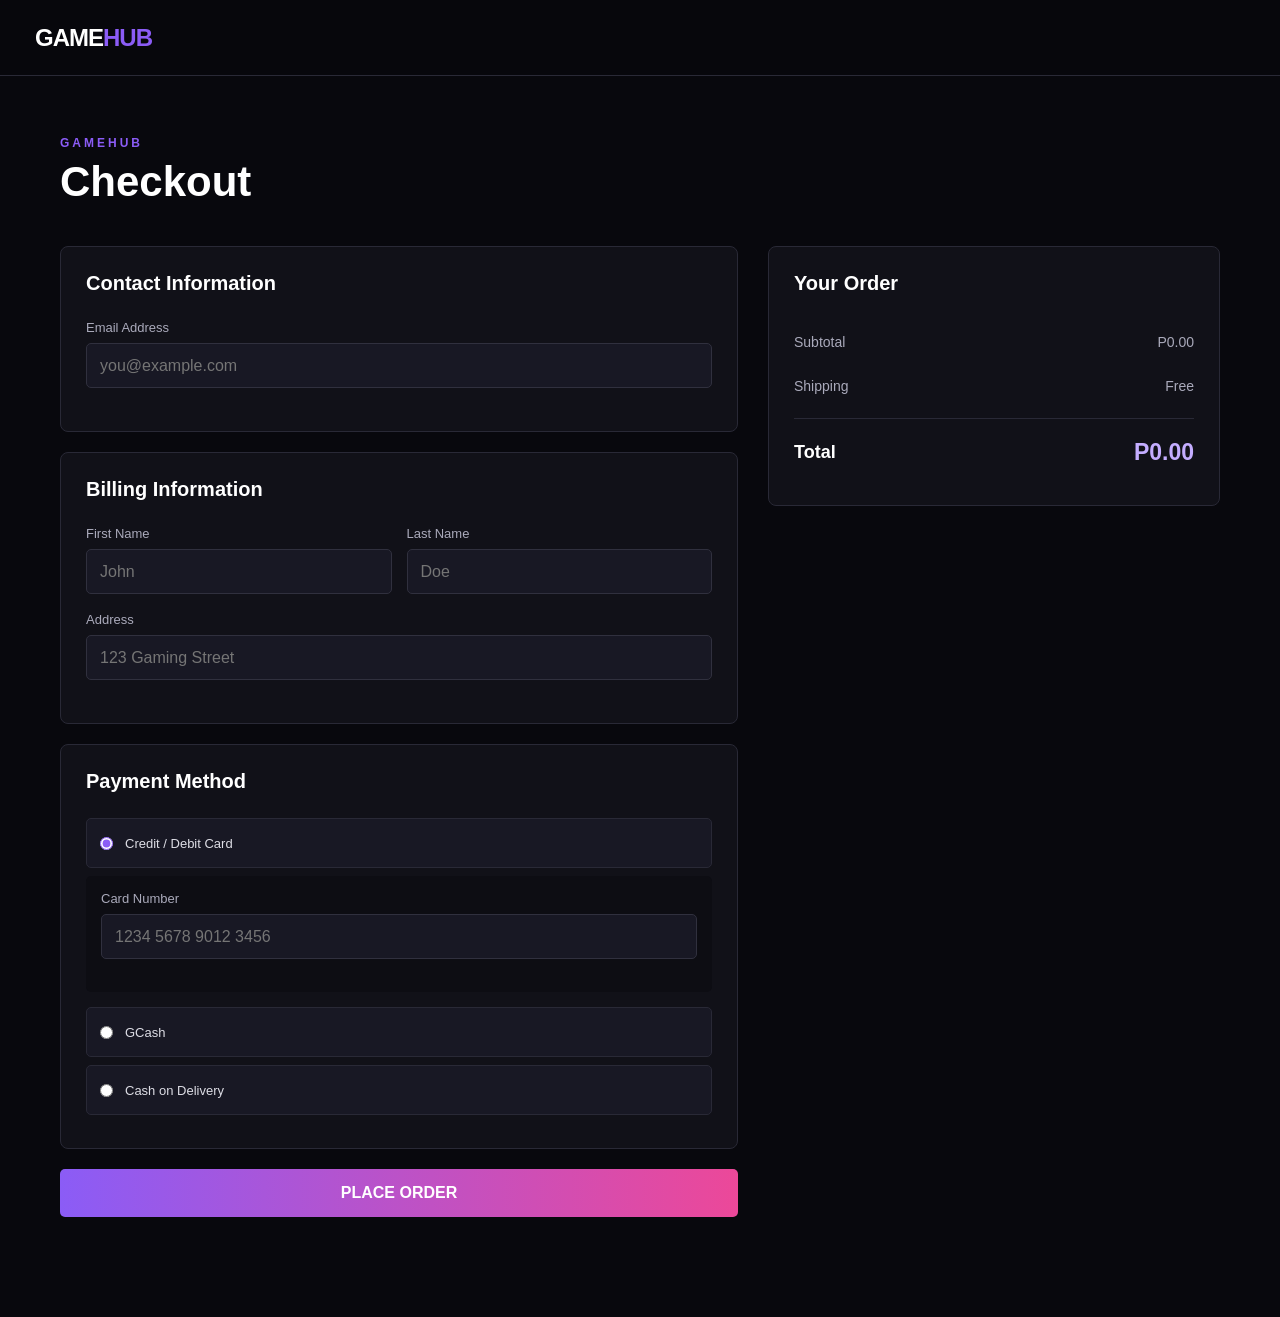
==== checkout.html @ 7477be8c "Add files via upload" ====
<!DOCTYPE html>
<html lang="en">
<head>
    <meta charset="UTF-8">
    <meta name="viewport" content="width=device-width, initial-scale=1.0">
    <title>GameHub - Checkout</title>
    <link rel="stylesheet" href="css/style.css">
</head>
<body>

<header>
    <nav class="navbar">
        <a href="index.html" class="logo">GAME<span>HUB</span></a>
    </nav>
</header>

<main class="checkout-page">
    <div class="checkout-header">
        <p>GAMEHUB</p>
        <h1>Checkout</h1>
    </div>

    <div class="checkout-layout">
        <section class="checkout-form">
            <div class="checkout-box">
                <h2>Contact Information</h2>

                <label for="email">Email Address</label>
                <input type="email" id="email" placeholder="you@example.com" required>
            </div>

            <div class="checkout-box">
                <h2>Billing Information</h2>

                <div class="input-row">
                    <div>
                        <label for="firstName">First Name</label>
                        <input type="text" id="firstName" placeholder="John">
                    </div>

                    <div>
                        <label for="lastName">Last Name</label>
                        <input type="text" id="lastName" placeholder="Doe">
                    </div>
                </div>

                <label for="address">Address</label>
                <input type="text" id="address" placeholder="123 Gaming Street">
            </div>

            <div class="checkout-box">
                <h2>Payment Method</h2>

                <label class="payment-option">
                    <input type="radio" name="payment" value="card" checked>
                    <span>Credit / Debit Card</span>
                </label>

                <div class="card-fields">
                    <label for="cardNumber">Card Number</label>
                    <input type="text" id="cardNumber" placeholder="1234 5678 9012 3456">
                </div>

                <label class="payment-option">
                    <input type="radio" name="payment" value="gcash">
                    <span>GCash</span>
                </label>

                <label class="payment-option">
                    <input type="radio" name="payment" value="cod">
                    <span>Cash on Delivery</span>
                </label>
            </div>

            <button class="place-order" id="placeOrder">PLACE ORDER</button>
        </section>

        <aside class="order-summary">
            <div class="checkout-box">
                <h2>Your Order</h2>
                <div id="checkoutItems"></div>

                <div class="summary-line">
                    <span>Subtotal</span>
                    <span id="subtotal">P0.00</span>
                </div>

                <div class="summary-line">
                    <span>Shipping</span>
                    <span>Free</span>
                </div>

                <div class="summary-line total-line">
                    <strong>Total</strong>
                    <strong id="checkoutTotal">P0.00</strong>
                </div>
            </div>
        </aside>
    </div>
</main>

<div class="success-modal" id="successModal">
    <div class="success-content">
        <div class="success-icon">!</div>
        <h2>Order Placed!</h2>
        <p>Thank you for your purchase!</p>
        <p>Your order has been successfully placed.</p>
        <button id="backToStore">BACK TO STORE</button>
    </div>
</div>

<script src="js/checkout.js"></script>
</body>
</html>
---- css/style.css ----
* {
    margin: 0;
    padding: 0;
    box-sizing: border-box;
}

:root {
    --purple: #8b5cf6;
    --purple-dark: #6d28d9;
    --pink: #ec4899;
    --dark: #08080d;
    --dark-2: #11111a;
    --dark-3: #181824;
    --text: #fff;
    --muted: #9292a5;
    --border: #292936;
}

html {
    scroll-behavior: smooth;
}

body {
    font-family: Arial, Helvetica, sans-serif;
    color: var(--text);
    background: var(--dark);
}

body.modal-open {
    overflow: hidden;
}

button,
input {
    font: inherit;
}

button {
    border: 0;
    cursor: pointer;
}

a {
    color: inherit;
    text-decoration: none;
}

header {
    position: sticky;
    top: 0;
    z-index: 100;
    background: rgba(8, 8, 13, .94);
    backdrop-filter: blur(15px);
    border-bottom: 1px solid var(--border);
}

.navbar {
    max-width: 1250px;
    min-height: 75px;
    margin: auto;
    padding: 15px 20px;
    display: flex;
    align-items: center;
    justify-content: space-between;
    gap: 30px;
}

.logo {
    font-size: 24px;
    font-weight: 900;
    letter-spacing: -1px;
    white-space: nowrap;
}

.logo span {
    color: var(--purple);
}

.search-box {
    width: 430px;
    height: 44px;
    display: flex;
    overflow: hidden;
    background: var(--dark-3);
    border: 1px solid var(--border);
    border-radius: 7px;
}

.search-box input {
    width: 100%;
    padding: 0 15px;
    color: white;
    background: transparent;
    border: 0;
    outline: 0;
}

.search-box input::placeholder {
    color: #707080;
}

.search-box button {
    padding: 0 20px;
    color: white;
    background: var(--purple);
    font-weight: 700;
}

.search-box button:hover {
    background: var(--purple-dark);
}

.cart-btn {
    padding: 10px 15px;
    color: white;
    background: var(--purple);
    border-radius: 5px;
    font-weight: 800;
}

.cart-btn:hover {
    background: var(--purple-dark);
}

#cartCount {
    min-width: 24px;
    height: 24px;
    margin-left: 6px;
    display: inline-flex;
    align-items: center;
    justify-content: center;

    color: #4c1d95;
    background: #ddd6fe;
    border-radius: 50%;

    font-size: 13px;
    font-weight: 900;
}


.hero {
    min-height: 650px;
    display: flex;
    align-items: center;
    background:
        linear-gradient(90deg, #08080d 0%, rgba(8, 8, 13, .86) 35%, rgba(8, 8, 13, .25) 100%),
        url("../assets/bg.jpg") center/cover;
}

.hero-content {
    width: 1250px;
    margin: auto;
    padding: 60px 20px;
}

.hero-label,
.section-label,
.banner p,
.checkout-header p {
    font-weight: 800;
    letter-spacing: 3px;
}

.hero-label {
    margin-bottom: 20px;
    color: #b69cff;
    font-size: 14px;
}

.hero h1 {
    max-width: 700px;
    margin-bottom: 30px;
    font-size: clamp(48px, 7vw, 85px);
    line-height: .9;
    letter-spacing: -4px;
}

.hero-content > p:not(.hero-label) {
    max-width: 500px;
    margin-bottom: 30px;
    color: #c0c0cc;
    font-size: 18px;
    line-height: 1.6;
}

.hero-btn,
#modalCartBtn,
.checkout-btn,
.place-order {
    color: white;
    background: linear-gradient(90deg, var(--purple), var(--pink));
    font-weight: 800;
}

.hero-btn {
    padding: 15px 28px;
    border-radius: 5px;
}

.hero-btn:hover {
    transform: translateY(-2px);
    box-shadow: 0 10px 30px rgba(139, 92, 246, .3);
}

.games-section {
    max-width: 1250px;
    margin: auto;
    padding: 90px 20px;
}

.section-heading {
    margin-bottom: 40px;
    display: flex;
    align-items: end;
    justify-content: space-between;
    gap: 30px;
}

.section-label {
    margin-bottom: 8px;
    color: var(--purple);
    font-size: 12px;
}

.section-heading h2 {
    font-size: 38px;
}

.filters {
    display: flex;
    flex-wrap: wrap;
    gap: 8px;
}

.filter {
    padding: 10px 17px;
    color: #aaaabb;
    background: var(--dark-3);
    border: 1px solid var(--border);
    border-radius: 5px;
}

.filter:hover,
.filter.active {
    color: white;
    background: var(--purple);
    border-color: var(--purple);
}

.game-grid {
    display: grid;
    grid-template-columns: repeat(4, 1fr);
    gap: 22px;
}

.game-card {
    overflow: hidden;
    background: var(--dark-2);
    border: 1px solid var(--border);
    border-radius: 8px;
    cursor: pointer;
    transition: .25s;
}

.game-card:hover {
    transform: translateY(-7px);
    border-color: #4a3b70;
    box-shadow: 0 20px 40px rgba(0, 0, 0, .4);
}

.game-image {
    height: 280px;
    position: relative;
    overflow: hidden;
}

.game-image img {
    width: 100%;
    height: 100%;
    display: block;
    object-fit: cover;
    transition: .35s;
}

.game-card:hover .game-image img {
    transform: scale(1.07);
}

.game-tag {
    position: absolute;
    top: 12px;
    left: 12px;
    padding: 6px 9px;
    color: white;
    background: var(--purple);
    border-radius: 4px;
    font-size: 10px;
    font-weight: 800;
    text-transform: uppercase;
}

.game-info {
    padding: 18px;
}

.game-genre {
    color: var(--muted);
    font-size: 11px;
    letter-spacing: 1px;
    text-transform: uppercase;
}

.game-name {
    margin: 8px 0;
    font-size: 19px;
}

.game-bottom {
    display: flex;
    align-items: center;
    justify-content: space-between;
}

.price {
    font-size: 19px;
    font-weight: 800;
    color: #22d3ee;
}

.add-btn {
    width: 38px;
    height: 38px;
    color: white;
    background: var(--purple);
    border-radius: 5px;
    font-size: 21px;
}

.add-btn:hover {
    background: var(--pink);
}

.banner {
    max-width: 1210px;
    min-height: 300px;
    margin: 0 auto 90px;
    padding: 50px;
    display: flex;
    align-items: center;
    background:
        linear-gradient(90deg, rgba(20, 10, 45, .96), rgba(30, 10, 55, .6)),
        url("https://images.unsplash.com/photo-1550745165-9bc0b252726f?auto=format&fit=crop&w=1600&q=80") center/cover;
    border-radius: 10px;
}

.banner p {
    margin-bottom: 12px;
    color: #c4a8ff;
    font-size: 12px;
}

.banner h2 {
    margin-bottom: 25px;
    font-size: 42px;
    line-height: 1;
}

.banner button {
    padding: 13px 23px;
    color: white;
    background: var(--purple);
    border-radius: 5px;
    font-weight: 800;
}

.cart-overlay,
.game-modal,
.success-modal {
    position: fixed;
    inset: 0;
    background: rgba(0, 0, 0, .8);
    backdrop-filter: blur(8px);
}

.cart-overlay {
    z-index: 199;
    display: none;
    background: rgba(0, 0, 0, .65);
}

.cart-overlay.show {
    display: block;
}

.cart-sidebar {
    position: fixed;
    top: 0;
    right: -440px;
    z-index: 200;
    width: 440px;
    max-width: 100%;
    height: 100vh;
    display: flex;
    flex-direction: column;
    background: #111118;
    border-left: 1px solid var(--border);
    transition: .3s;
}

.cart-sidebar.open {
    right: 0;
}

.cart-header {
    height: 75px;
    padding: 0 25px;
    display: flex;
    align-items: center;
    justify-content: space-between;
    border-bottom: 1px solid var(--border);
}

.cart-header h2 {
    font-size: 22px;
}

#closeCart,
.modal-close {
    color: white;
    background: transparent;
}

#closeCart {
    font-size: 32px;
}

.cart-items {
    flex: 1;
    overflow-y: auto;
    padding: 20px;
}

.empty-cart,
.empty-checkout {
    padding: 40px 20px;
    color: var(--muted);
    text-align: center;
}

.empty-checkout button {
    margin-top: 20px;
    padding: 12px 20px;
    color: white;
    background: var(--purple);
    border-radius: 5px;
    font-weight: 700;
}

.cart-item,
.summary-game {
    display: flex;
    gap: 14px;
    padding: 15px 0;
    border-bottom: 1px solid var(--border);
}

.cart-item img,
.summary-game img {
    width: 75px;
    height: 85px;
    object-fit: cover;
    border-radius: 5px;
}

.cart-item-info,
.summary-game-info {
    flex: 1;
}

.cart-item-info h3,
.summary-game-info h3 {
    margin-bottom: 8px;
    font-size: 15px;
}

.cart-item-price,
.summary-game-price {
    color: #c4adff;
    font-weight: 700;
}

.quantity,
.checkout-quantity {
    display: flex;
    align-items: center;
    gap: 10px;
    margin-top: 10px;
}

.quantity button,
.checkout-quantity button {
    width: 28px;
    height: 28px;
    color: white;
    background: #252532;
    border-radius: 4px;
}

.remove-btn,
.checkout-remove {
    margin-top: 8px;
    padding: 5px 9px;
    color: #ef4444;
    background: transparent;
    border: 1px solid #3a2025;
    border-radius: 4px;
    font-size: 11px;
}

.remove-btn:hover,
.checkout-remove:hover {
    color: white;
    background: #ef4444;
}

.cart-footer {
    padding: 25px;
    border-top: 1px solid var(--border);
}

.cart-total,
.summary-line {
    display: flex;
    align-items: center;
    justify-content: space-between;
}

.cart-total {
    margin-bottom: 20px;
}

.cart-total strong,
.total-line strong:last-child {
    color: #c4adff;
    font-size: 23px;
}

.checkout-btn,
.place-order {
    width: 100%;
    padding: 15px;
    border-radius: 5px;
}

.toast {
    position: fixed;
    right: 25px;
    bottom: 25px;
    z-index: 1000;
    padding: 14px 20px;
    color: white;
    background: #252532;
    border: 1px solid #39394b;
    border-radius: 6px;
    transform: translateY(100px);
    opacity: 0;
    transition: .3s;
}

.toast.show {
    transform: translateY(0);
    opacity: 1;
}

.game-modal,
.success-modal {
    z-index: 500;
    display: none;
    align-items: center;
    justify-content: center;
    padding: 20px;
}

.game-modal.show,
.success-modal.show {
    display: flex;
}

.modal-content {
    position: relative;
    width: 850px;
    max-width: 100%;
    max-height: 90vh;
    display: grid;
    grid-template-columns: 40% 60%;
    overflow: hidden;
    background: #111118;
    border: 1px solid #30303e;
    border-radius: 10px;
}

.modal-content > img {
    width: 100%;
    height: 100%;
    min-height: 500px;
    object-fit: cover;
}

.modal-info {
    padding: 45px;
    overflow-y: auto;
}

.modal-close {
    position: absolute;
    top: 15px;
    right: 15px;
    z-index: 2;
    width: 38px;
    height: 38px;
    background: rgba(0, 0, 0, .6);
    border-radius: 50%;
    font-size: 25px;
}

.modal-info > span {
    color: #a78bfa;
    font-size: 12px;
    font-weight: 800;
    letter-spacing: 2px;
    text-transform: uppercase;
}

.modal-info h2 {
    margin: 12px 0;
    font-size: 38px;
}

#modalDescription {
    margin-bottom: 30px;
    color: #a5a5b5;
    line-height: 1.8;
}

.modal-details {
    display: grid;
    grid-template-columns: repeat(2, 1fr);
    gap: 12px;
    margin-bottom: 30px;
}

.modal-details div {
    padding: 14px;
    background: #1a1a24;
    border: 1px solid var(--border);
    border-radius: 6px;
}

.modal-details span {
    display: block;
    margin-bottom: 7px;
    color: #777788;
    font-size: 11px;
    text-transform: uppercase;
}

.modal-details strong {
    font-size: 13px;
}

.modal-bottom {
    padding-top: 20px;
    display: flex;
    align-items: center;
    justify-content: space-between;
    gap: 20px;
    border-top: 1px solid var(--border);
}

.modal-bottom > strong {
    color: #c4adff;
    font-size: 28px;
}

#modalCartBtn {
    padding: 14px 22px;
    border-radius: 5px;
}

footer {
    padding: 60px 20px 20px;
    background: #050507;
    border-top: 1px solid var(--border);
}

.footer-content {
    max-width: 1250px;
    margin: auto;
}

.footer-brand p {
    max-width: 350px;
    margin-top: 15px;
    color: var(--muted);
    line-height: 1.7;
}

.copyright {
    max-width: 1250px;
    margin: 50px auto 0;
    padding-top: 20px;
    color: #555563;
    border-top: 1px solid var(--border);
    font-size: 12px;
}

.checkout-page {
    max-width: 1200px;
    margin: auto;
    padding: 60px 20px 100px;
}

.checkout-header {
    margin-bottom: 40px;
}

.checkout-header p {
    margin-bottom: 8px;
    color: var(--purple);
    font-size: 12px;
}

.checkout-header h1 {
    font-size: 42px;
}

.checkout-layout {
    display: grid;
    grid-template-columns: 1.5fr 1fr;
    gap: 30px;
    align-items: start;
}

.checkout-form {
    display: flex;
    flex-direction: column;
    gap: 20px;
}

.checkout-box {
    padding: 25px;
    background: #111118;
    border: 1px solid var(--border);
    border-radius: 8px;
}

.checkout-box h2 {
    margin-bottom: 25px;
    font-size: 20px;
}

.checkout-box label {
    display: block;
    margin-bottom: 8px;
    color: #aaaabb;
    font-size: 13px;
}

.checkout-box input {
    width: 100%;
    height: 45px;
    margin-bottom: 18px;
    padding: 0 13px;
    color: white;
    background: var(--dark-3);
    border: 1px solid #30303e;
    border-radius: 5px;
    outline: none;
}

.checkout-box input:focus {
    border-color: var(--purple);
}

.input-row {
    display: grid;
    grid-template-columns: 1fr 1fr;
    gap: 15px;
}

.payment-option {
    min-height: 50px;
    margin-bottom: 10px;
    padding: 13px;
    display: flex !important;
    align-items: center;
    gap: 12px;
    color: #dddde5 !important;
    background: var(--dark-3);
    border: 1px solid var(--border);
    border-radius: 5px;
}

.payment-option input {
    width: auto;
    height: auto;
    margin: 0;
    accent-color: var(--purple);
}

.card-fields {
    padding: 15px;
    margin-bottom: 15px;
    background: #0d0d13;
    border-radius: 5px;
}

.order-summary {
    position: sticky;
    top: 100px;
}

.summary-game img {
    width: 60px;
    height: 70px;
}

.summary-game-price {
    font-size: 13px;
}

.checkout-quantity {
    margin-top: 10px;
}

.summary-line {
    padding: 14px 0;
    color: #aaaabb;
    font-size: 14px;
}

.total-line {
    margin-top: 10px;
    padding-top: 20px;
    color: white;
    border-top: 1px solid var(--border);
    font-size: 18px;
}

.success-content {
    width: 450px;
    max-width: 100%;
    padding: 45px 30px;
    text-align: center;
    background: #111118;
    border: 1px solid #30303e;
    border-radius: 10px;
    box-shadow: 0 25px 80px rgba(0, 0, 0, .6);
}

.success-icon {
    width: 70px;
    height: 70px;
    margin: 0 auto 20px;
    display: flex;
    align-items: center;
    justify-content: center;
    color: white;
    background: #22c55e;
    border-radius: 50%;
    font-size: 35px;
    font-weight: bold;
}

.success-content h2 {
    margin-bottom: 15px;
    font-size: 30px;
}

.success-content p {
    margin-bottom: 8px;
    color: #9999aa;
}

#backToStore {
    width: 100%;
    margin-top: 20px;
    padding: 15px;
    color: white;
    background: linear-gradient(90deg, var(--purple), var(--pink));
    border-radius: 5px;
    font-weight: 800;
}

@media (max-width: 950px) {
    .game-grid {
        grid-template-columns: repeat(2, 1fr);
    }

    .section-heading {
        align-items: start;
        flex-direction: column;
    }

    .search-box {
        flex: 1;
        width: auto;
    }
}

@media (max-width: 800px) {
    .checkout-layout {
        grid-template-columns: 1fr;
    }

    .order-summary {
        position: static;
        grid-row: 1;
    }

    .modal-content {
        grid-template-columns: 1fr;
        max-height: 95vh;
        overflow-y: auto;
    }

    .modal-content > img {
        height: 280px;
        min-height: 280px;
    }

    .modal-info {
        padding: 25px;
    }
}

@media (max-width: 650px) {
    .navbar {
        flex-wrap: wrap;
        gap: 15px;
    }

    .search-box {
        order: 3;
        flex-basis: 100%;
    }

    .hero {
        min-height: 550px;
    }

    .hero h1 {
        font-size: 52px;
        letter-spacing: -2px;
    }

    .games-section {
        padding: 60px 15px;
    }

    .game-grid {
        grid-template-columns: 1fr;
    }

    .game-image {
        height: 350px;
    }

    .banner {
        margin: 0 15px 60px;
        padding: 35px 25px;
    }

    .banner h2 {
        font-size: 32px;
    }

    .footer-content {
        grid-template-columns: 1fr;
    }
}

@media (max-width: 550px) {
    .checkout-page {
        padding: 40px 15px 70px;
    }

    .checkout-header h1 {
        font-size: 34px;
    }

    .input-row {
        grid-template-columns: 1fr;
        gap: 0;
    }

    .modal-details {
        grid-template-columns: 1fr;
    }
}
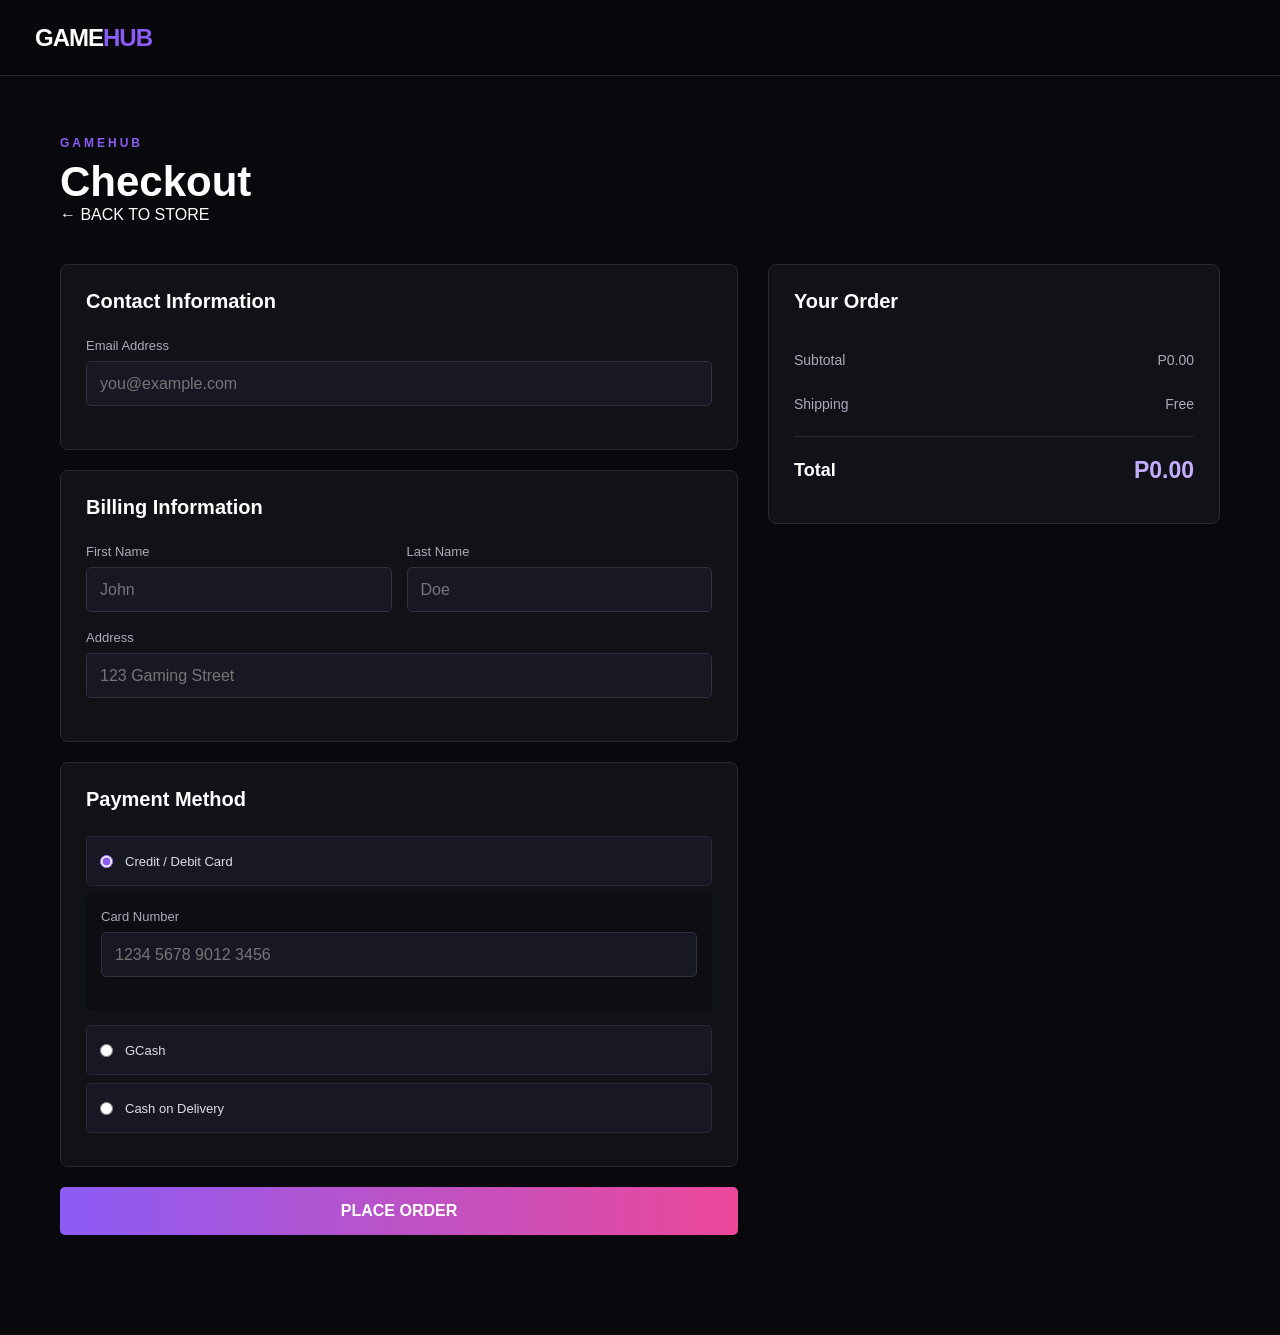
==== commit 7d70edf2: "Update checkout.html" ====
--- a/checkout.html
+++ b/checkout.html
@@ -15,18 +15,35 @@
 </header>
 
 <main class="checkout-page">
+
     <div class="checkout-header">
-        <p>GAMEHUB</p>
-        <h1>Checkout</h1>
+        <div class="checkout-header-top">
+            <div>
+                <p>GAMEHUB</p>
+                <h1>Checkout</h1>
+            </div>
+
+            <a href="index.html" class="back-store-btn">
+                <span>←</span>
+                BACK TO STORE
+            </a>
+        </div>
     </div>
 
     <div class="checkout-layout">
+
         <section class="checkout-form">
+
             <div class="checkout-box">
                 <h2>Contact Information</h2>
 
                 <label for="email">Email Address</label>
-                <input type="email" id="email" placeholder="you@example.com" required>
+                <input
+                    type="email"
+                    id="email"
+                    placeholder="you@example.com"
+                    required
+                >
             </div>
 
             <div class="checkout-box">
@@ -35,17 +52,32 @@
                 <div class="input-row">
                     <div>
                         <label for="firstName">First Name</label>
-                        <input type="text" id="firstName" placeholder="John">
+                        <input
+                            type="text"
+                            id="firstName"
+                            placeholder="John"
+                            required
+                        >
                     </div>
 
                     <div>
                         <label for="lastName">Last Name</label>
-                        <input type="text" id="lastName" placeholder="Doe">
+                        <input
+                            type="text"
+                            id="lastName"
+                            placeholder="Doe"
+                            required
+                        >
                     </div>
                 </div>
 
                 <label for="address">Address</label>
-                <input type="text" id="address" placeholder="123 Gaming Street">
+                <input
+                    type="text"
+                    id="address"
+                    placeholder="123 Gaming Street"
+                    required
+                >
             </div>
 
             <div class="checkout-box">
@@ -58,7 +90,11 @@
 
                 <div class="card-fields">
                     <label for="cardNumber">Card Number</label>
-                    <input type="text" id="cardNumber" placeholder="1234 5678 9012 3456">
+                    <input
+                        type="text"
+                        id="cardNumber"
+                        placeholder="1234 5678 9012 3456"
+                    >
                 </div>
 
                 <label class="payment-option">
@@ -72,12 +108,16 @@
                 </label>
             </div>
 
-            <button class="place-order" id="placeOrder">PLACE ORDER</button>
+            <button class="place-order" id="placeOrder">
+                PLACE ORDER
+            </button>
+
         </section>
 
         <aside class="order-summary">
             <div class="checkout-box">
                 <h2>Your Order</h2>
+
                 <div id="checkoutItems"></div>
 
                 <div class="summary-line">
@@ -96,19 +136,27 @@
                 </div>
             </div>
         </aside>
+
     </div>
 </main>
 
 <div class="success-modal" id="successModal">
     <div class="success-content">
-        <div class="success-icon">!</div>
+
+        <div class="success-icon">✓</div>
+
         <h2>Order Placed!</h2>
+
         <p>Thank you for your purchase!</p>
         <p>Your order has been successfully placed.</p>
-        <button id="backToStore">BACK TO STORE</button>
+
+        <button id="backToStore">
+            BACK TO STORE
+        </button>
+
     </div>
 </div>
 
 <script src="js/checkout.js"></script>
 </body>
-</html>+</html>
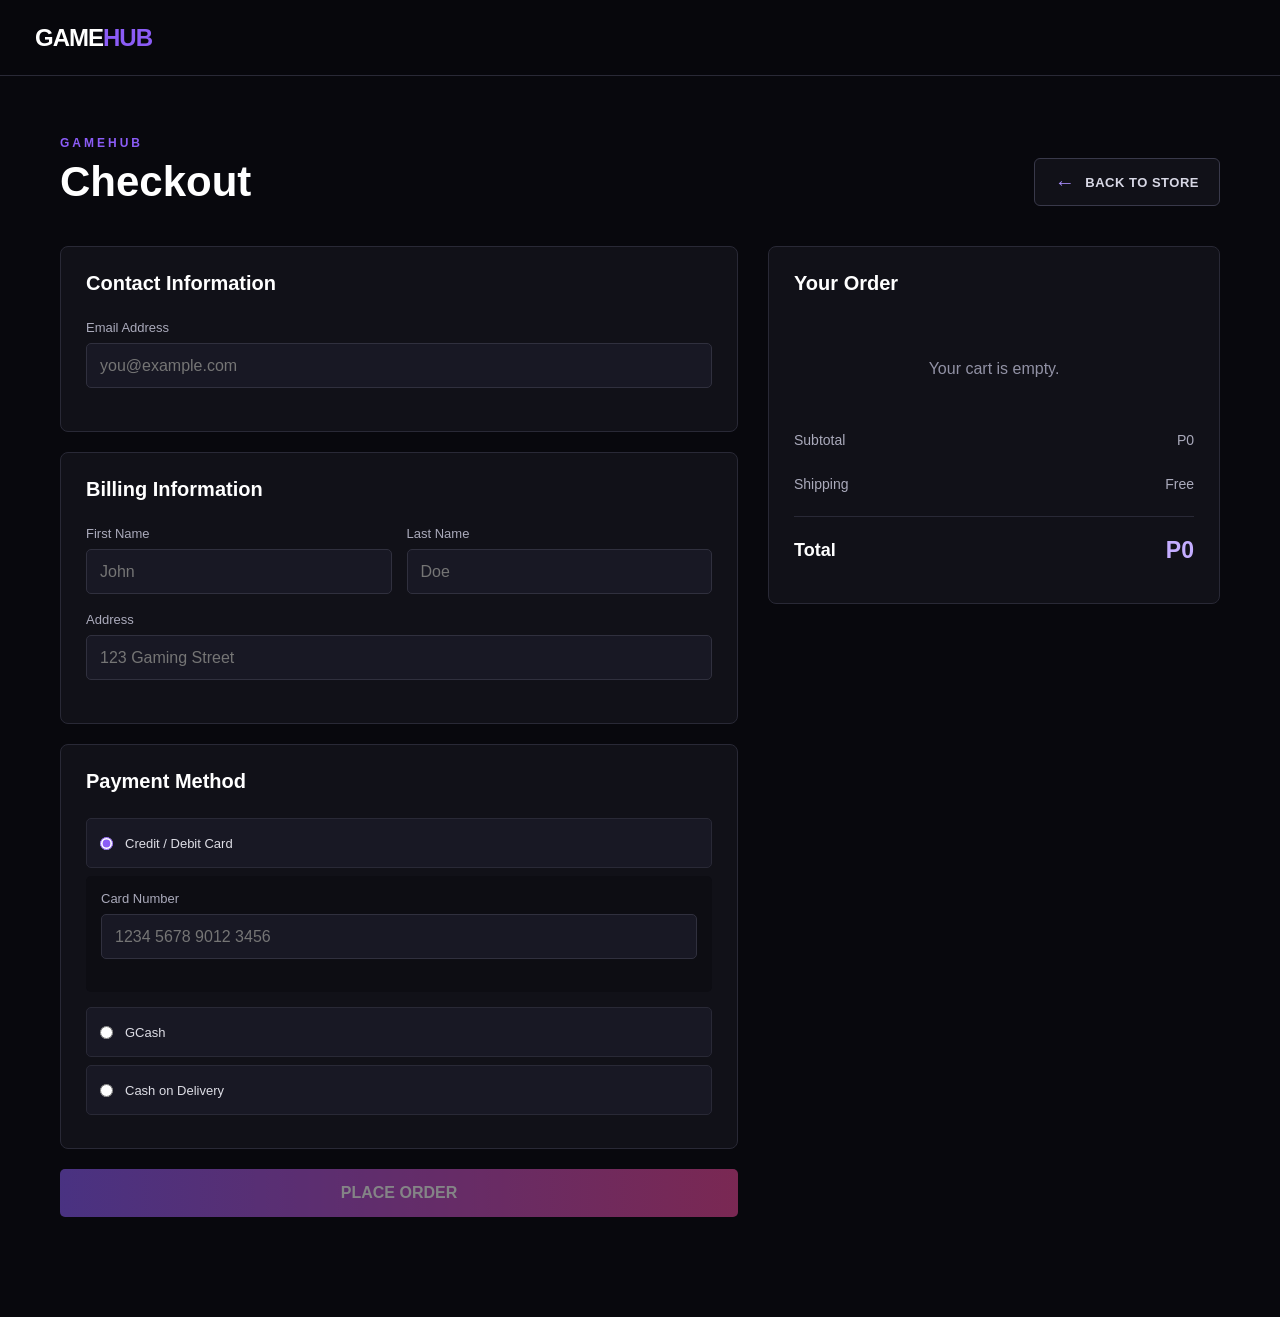
==== commit 28f97a13: "Update checkout.html" ====
--- a/checkout.html
+++ b/checkout.html
@@ -151,7 +151,7 @@
         <p>Your order has been successfully placed.</p>
 
         <button id="backToStore">
-            BACK TO STORE
+            <a href="index.html">BACK TO STORE</a>
         </button>
 
     </div>
--- a/css/style.css
+++ b/css/style.css
@@ -129,15 +129,12 @@
     display: inline-flex;
     align-items: center;
     justify-content: center;
-
     color: #4c1d95;
     background: #ddd6fe;
     border-radius: 50%;
-
     font-size: 13px;
     font-weight: 900;
 }
-
 
 .hero {
     min-height: 650px;
@@ -252,6 +249,26 @@
     display: grid;
     grid-template-columns: repeat(4, 1fr);
     gap: 22px;
+}
+
+.game-grid > .empty-checkout {
+    grid-column: 1 / -1;
+    min-height: 250px;
+    display: flex;
+    flex-direction: column;
+    align-items: center;
+    justify-content: center;
+    padding: 40px 20px;
+    text-align: center;
+}
+
+.empty-checkout h2 {
+    margin-bottom: 5px;
+    color: #9292a5;
+}
+
+.empty-checkout p {
+    color: #9292a5;
 }
 
 .game-card {
@@ -697,6 +714,9 @@
 .footer-content {
     max-width: 1250px;
     margin: auto;
+    display: grid;
+    grid-template-columns: 1fr 1fr;
+    gap: 60px;
 }
 
 .footer-brand p {
@@ -704,6 +724,30 @@
     margin-top: 15px;
     color: var(--muted);
     line-height: 1.7;
+}
+
+.footer-contact {
+    display: flex;
+    flex-direction: column;
+    align-items: flex-start;
+    gap: 12px;
+}
+
+.footer-contact h3 {
+    margin-bottom: 5px;
+    color: white;
+    font-size: 15px;
+    letter-spacing: 1px;
+}
+
+.footer-contact a {
+    color: var(--muted);
+    font-size: 14px;
+    transition: .25s;
+}
+
+.footer-contact a:hover {
+    color: var(--purple);
 }
 
 .copyright {
@@ -713,6 +757,7 @@
     color: #555563;
     border-top: 1px solid var(--border);
     font-size: 12px;
+    text-align: center;
 }
 
 .checkout-page {
@@ -733,6 +778,48 @@
 
 .checkout-header h1 {
     font-size: 42px;
+}
+
+.checkout-header-top {
+    display: flex;
+    align-items: flex-end;
+    justify-content: space-between;
+    gap: 25px;
+}
+
+.back-store-btn {
+    display: inline-flex;
+    align-items: center;
+    gap: 10px;
+    padding: 13px 20px;
+    color: #d8d8e5;
+    background: #111118;
+    border: 1px solid #39394a;
+    border-radius: 6px;
+    font-size: 13px;
+    font-weight: 800;
+    letter-spacing: .5px;
+    transition: .25s ease;
+}
+
+.back-store-btn span {
+    color: #a78bfa;
+    font-size: 20px;
+    line-height: 1;
+    transition: .25s ease;
+}
+
+.back-store-btn:hover {
+    color: white;
+    background: #1b1b27;
+    border-color: var(--purple);
+    transform: translateX(-3px);
+    box-shadow: 0 8px 25px rgba(139, 92, 246, .15);
+}
+
+.back-store-btn:hover span {
+    transform: translateX(-3px);
+    color: #c4adff;
 }
 
 .checkout-layout {
@@ -827,7 +914,8 @@
 }
 
 .summary-game-price {
-    font-size: 13px;
+    font-size: 18px;
+    font-weight: 800;
 }
 
 .checkout-quantity {
@@ -933,6 +1021,11 @@
     .modal-info {
         padding: 25px;
     }
+
+    .footer-content {
+        grid-template-columns: 1fr;
+        gap: 35px;
+    }
 }
 
 @media (max-width: 650px) {
@@ -976,8 +1069,14 @@
         font-size: 32px;
     }
 
-    .footer-content {
-        grid-template-columns: 1fr;
+    .checkout-header-top {
+        align-items: flex-start;
+        flex-direction: column;
+    }
+
+    .back-store-btn {
+        width: 100%;
+        justify-content: center;
     }
 }
 
@@ -998,4 +1097,4 @@
     .modal-details {
         grid-template-columns: 1fr;
     }
-}+}
